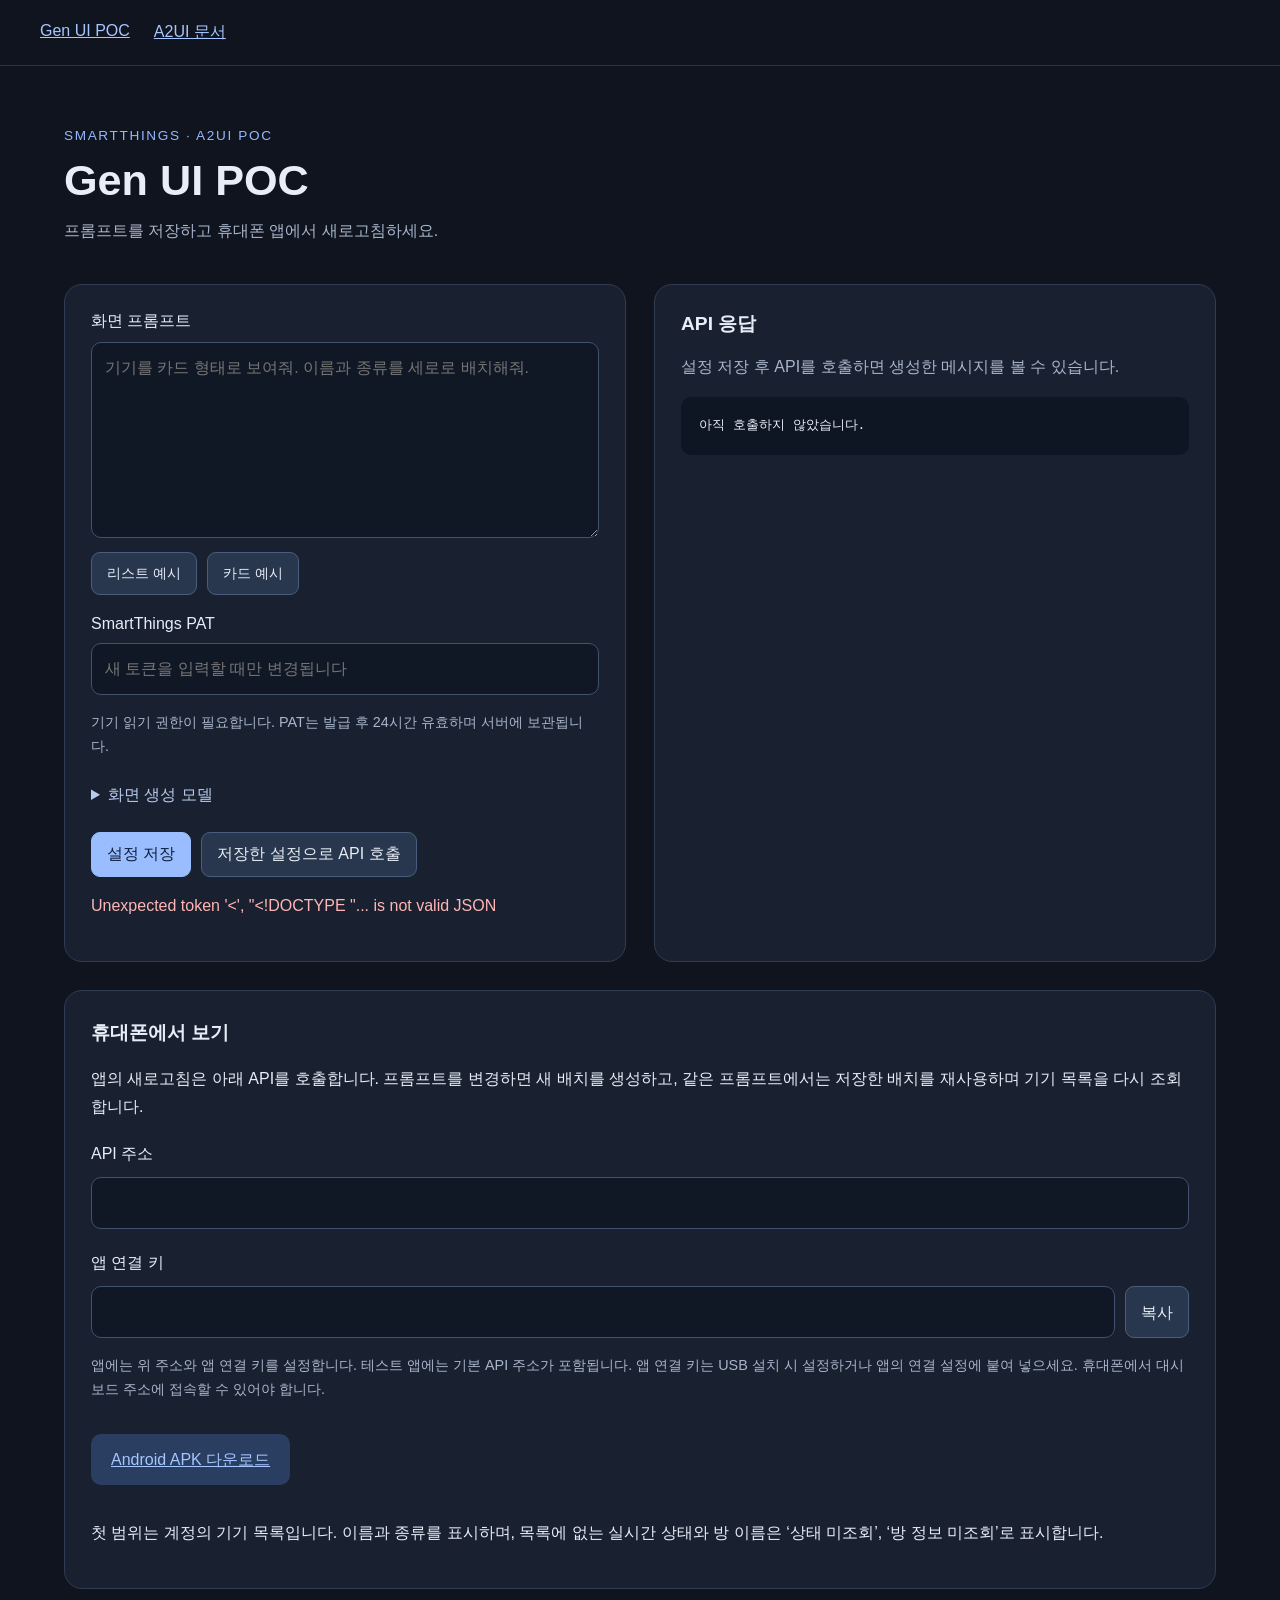
==== research/a2ui-test/index.html @ 919a6da9 "Add SmartThings A2UI POC with conditional card colors" ====
<!doctype html>
<html lang="ko">
<head><meta charset="utf-8"><meta name="viewport" content="width=device-width,initial-scale=1"><title>SmartThings · A2UI 테스트</title><link rel="stylesheet" href="test.css"></head>
<body>
<header><a href="/">Gen UI POC</a><a href="https://a2ui.org/">A2UI 문서</a></header>
<main>
<div class="intro"><p>SMARTTHINGS · A2UI POC</p><h1>Gen UI POC</h1><div>프롬프트를 저장하고 휴대폰 앱에서 새로고침하세요.</div></div>
<div class="workspace">
<form id="settings">
<label for="prompt">화면 프롬프트</label>
<textarea id="prompt" rows="7" required maxlength="4000" placeholder="기기를 카드 형태로 보여줘. 이름과 종류를 세로로 배치해줘."></textarea>
<div class="examples"><button type="button" data-prompt="기기를 리스트 형태로 보여줘. 기기 이름과 종류를 가로로 배치해줘.">리스트 예시</button><button type="button" data-prompt="기기를 카드 형태로 보여줘. 기기 이름과 종류를 세로로 배치해줘.">카드 예시</button></div>
<label for="pat">SmartThings PAT <span id="pat-state"></span></label>
<input id="pat" type="password" autocomplete="new-password" placeholder="새 토큰을 입력할 때만 변경됩니다">
<p class="hint">기기 읽기 권한이 필요합니다. PAT는 발급 후 24시간 유효하며 서버에 보관됩니다.</p>
<details><summary>화면 생성 모델</summary>
<label for="model">Gemini 모델</label><input id="model" value="gemini-2.5-flash" required>
<label for="model-key">Gemini API 키 <span id="key-state"></span></label><input id="model-key" type="password" autocomplete="new-password" placeholder="기존 서버 키가 있으면 그대로 사용합니다">
<p class="hint">모델에는 프롬프트와 지원 컴포넌트 정보가 전달됩니다. 실제 계정의 기기 데이터는 서버에서 바인딩합니다.</p></details>
<div class="actions"><button class="primary" id="save">설정 저장</button><button type="button" id="preview">저장한 설정으로 API 호출</button></div>
<p id="status" role="status" aria-live="polite">설정을 불러오는 중입니다.</p>
</form>
<section class="output"><h2>API 응답</h2><p id="meta">설정 저장 후 API를 호출하면 생성한 메시지를 볼 수 있습니다.</p><pre id="response" tabindex="0">아직 호출하지 않았습니다.</pre></section>
</div>
<section class="connect"><h2>휴대폰에서 보기</h2>
<p>앱의 새로고침은 아래 API를 호출합니다. 프롬프트를 변경하면 새 배치를 생성하고, 같은 프롬프트에서는 저장한 배치를 재사용하며 기기 목록을 다시 조회합니다.</p>
<label for="endpoint">API 주소</label><input id="endpoint" readonly>
<label for="app-key">앱 연결 키</label><div class="key-row"><input id="app-key" type="password" readonly><button id="copy-key" type="button">복사</button></div>
<p class="hint">앱에는 위 주소와 앱 연결 키를 설정합니다. 테스트 앱에는 기본 API 주소가 포함됩니다. 앱 연결 키는 USB 설치 시 설정하거나 앱의 연결 설정에 붙여 넣으세요. 휴대폰에서 대시보드 주소에 접속할 수 있어야 합니다.</p>
<a id="apk" href="/research/a2ui-test/smartthings-a2ui.apk" download>Android APK 다운로드</a>
<p>첫 범위는 계정의 기기 목록입니다. 이름과 종류를 표시하며, 목록에 없는 실시간 상태와 방 이름은 ‘상태 미조회’, ‘방 정보 미조회’로 표시합니다.</p>
</section>
</main><script src="test.js"></script></body></html>
---- research/a2ui-test/test.css ----
:root{font-family:Inter,-apple-system,BlinkMacSystemFont,"Apple SD Gothic Neo",sans-serif;color:#e8edf7;background:#10141e;font-size:16px;color-scheme:dark}*{box-sizing:border-box}body{margin:0}header{padding:22px max(24px,calc((100vw - 1200px)/2));display:flex;gap:24px;border-bottom:1px solid #2a3348}a{color:#a6c6ff}main{max-width:1200px;margin:auto;padding:48px 24px}.intro{margin-bottom:40px}.intro>p{font-size:.85rem;color:#94b8ff;letter-spacing:.12em}h1{font-size:clamp(1.8rem,4vw,2.7rem);margin:12px 0}h2{font-size:1.2rem;margin:0 0 16px}.intro>div,.hint,#meta{color:#a8b5cb;line-height:1.7}.workspace{display:grid;grid-template-columns:1fr 1fr;gap:28px}form,.output,.connect{background:#192130;border:1px solid #303c53;border-radius:18px;padding:26px}label{display:block;margin:20px 0 10px}label:first-child{margin-top:0}label span{color:#9eb7e3;font-size:.9rem}textarea,input{display:block;width:100%;background:#101825;color:inherit;border:1px solid #41516e;border-radius:10px;padding:13px;font:inherit;line-height:1.5}textarea{resize:vertical}button{background:#28364e;color:inherit;border:1px solid #495e7c;border-radius:9px;padding:11px 15px;font:inherit;cursor:pointer}button:hover{background:#344765}button:disabled{opacity:.5;cursor:wait}.examples,.actions{display:flex;flex-wrap:wrap;gap:10px;margin-top:14px}.examples button{font-size:.9rem}.primary{background:#99bdff;color:#0e203d;border-color:#99bdff}.primary:hover{background:#bed4ff}.hint{font-size:.9rem}summary{cursor:pointer;padding:12px 0;color:#b7cbec}pre{white-space:pre-wrap;overflow-wrap:anywhere;font:13px/1.7 ui-monospace,monospace;max-height:620px;overflow:auto;background:#0e1623;padding:18px;border-radius:10px}#status{min-height:24px;line-height:1.6}#status[data-error=true]{color:#ffb5b5}.connect{margin-top:28px;line-height:1.7}.key-row{display:flex;gap:10px}#apk{display:inline-block;margin:18px 0;padding:12px 20px;background:#293e61;border-radius:10px}button:focus-visible,a:focus-visible{outline:3px solid #b8d3ff;outline-offset:3px}@media(max-width:850px){.workspace{grid-template-columns:1fr}main{padding:28px 16px}form,.output,.connect{padding:20px}}
.key-row button{flex-shrink:0;white-space:nowrap}
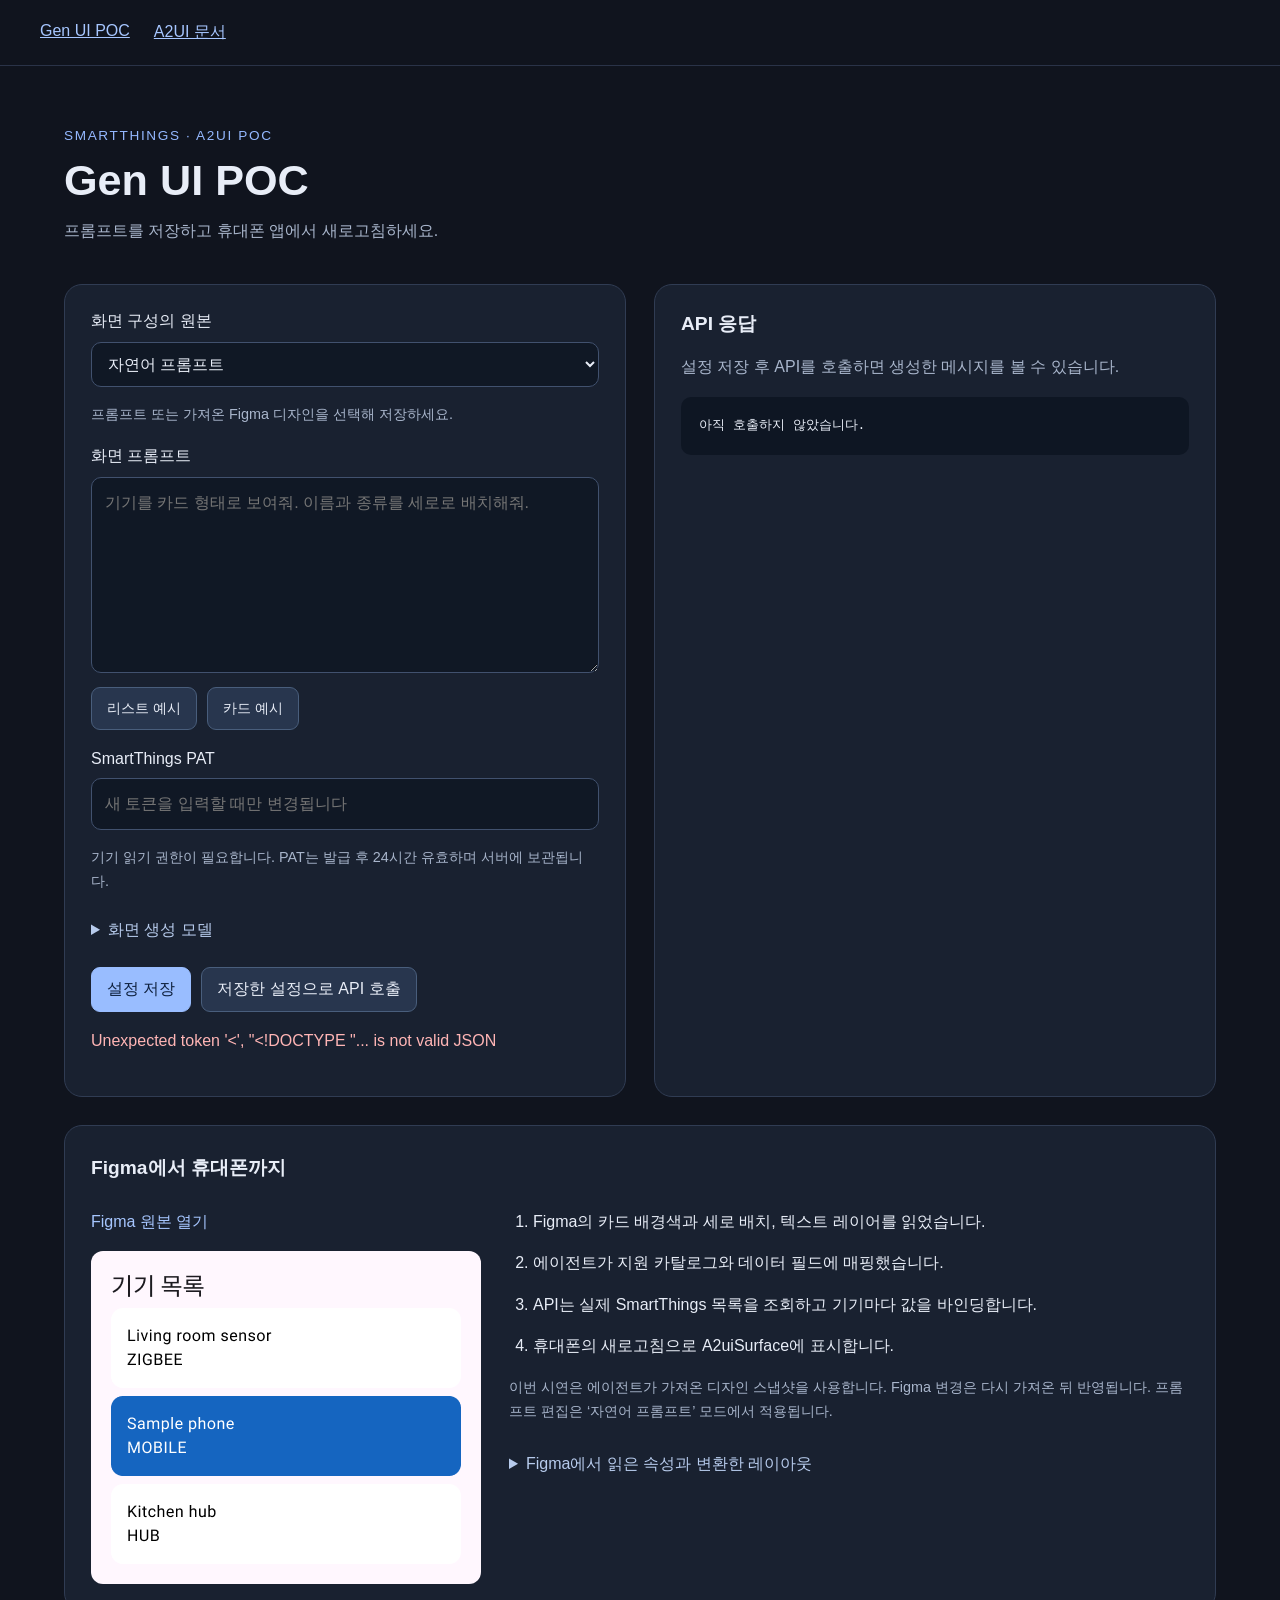
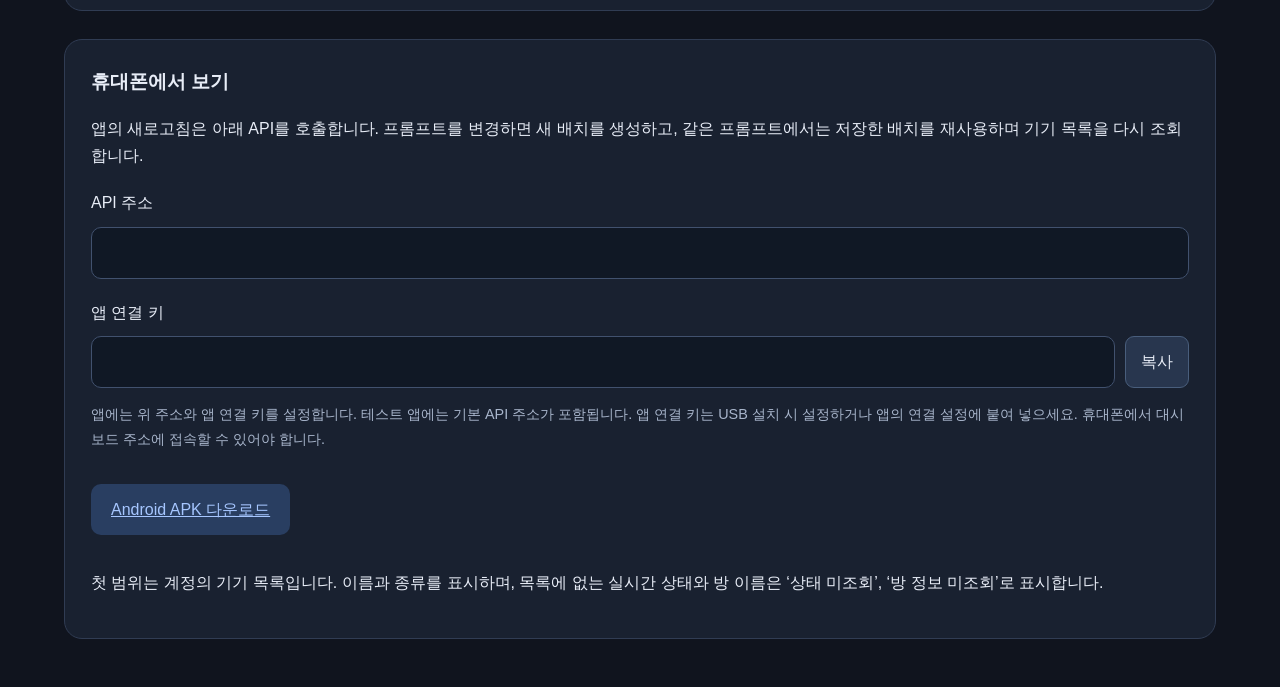
==== commit 61a5012a: "Add Figma card snapshot to live SmartThings A2UI pipeline" ====
--- a/research/a2ui-test/index.html
+++ b/research/a2ui-test/index.html
@@ -7,6 +7,9 @@
 <div class="intro"><p>SMARTTHINGS · A2UI POC</p><h1>Gen UI POC</h1><div>프롬프트를 저장하고 휴대폰 앱에서 새로고침하세요.</div></div>
 <div class="workspace">
 <form id="settings">
+<label for="source-mode">화면 구성의 원본</label>
+<select id="source-mode"><option value="prompt">자연어 프롬프트</option><option value="figma">Figma에서 가져온 카드 디자인</option></select>
+<p class="hint" id="source-hint">프롬프트 또는 가져온 Figma 디자인을 선택해 저장하세요.</p>
 <label for="prompt">화면 프롬프트</label>
 <textarea id="prompt" rows="7" required maxlength="4000" placeholder="기기를 카드 형태로 보여줘. 이름과 종류를 세로로 배치해줘."></textarea>
 <div class="examples"><button type="button" data-prompt="기기를 리스트 형태로 보여줘. 기기 이름과 종류를 가로로 배치해줘.">리스트 예시</button><button type="button" data-prompt="기기를 카드 형태로 보여줘. 기기 이름과 종류를 세로로 배치해줘.">카드 예시</button></div>
@@ -22,6 +25,14 @@
 </form>
 <section class="output"><h2>API 응답</h2><p id="meta">설정 저장 후 API를 호출하면 생성한 메시지를 볼 수 있습니다.</p><pre id="response" tabindex="0">아직 호출하지 않았습니다.</pre></section>
 </div>
+<section class="connect figma-demo" id="figma-demo">
+<h2>Figma에서 휴대폰까지</h2>
+<div class="figma-grid">
+<div><a id="figma-link" target="_blank" rel="noreferrer">Figma 원본 열기</a><img src="figma-sample.png" alt="Figma의 기본 카드와 MOBILE 파란 카드 샘플" width="390" height="333"></div>
+<div><ol><li>Figma의 카드 배경색과 세로 배치, 텍스트 레이어를 읽었습니다.</li><li>에이전트가 지원 카탈로그와 데이터 필드에 매핑했습니다.</li><li>API는 실제 SmartThings 목록을 조회하고 기기마다 값을 바인딩합니다.</li><li>휴대폰의 새로고침으로 A2uiSurface에 표시합니다.</li></ol>
+<p class="hint">이번 시연은 에이전트가 가져온 디자인 스냅샷을 사용합니다. Figma 변경은 다시 가져온 뒤 반영됩니다. 프롬프트 편집은 ‘자연어 프롬프트’ 모드에서 적용됩니다.</p>
+<details><summary>Figma에서 읽은 속성과 변환한 레이아웃</summary><pre id="figma-data"></pre></details></div>
+</div></section>
 <section class="connect"><h2>휴대폰에서 보기</h2>
 <p>앱의 새로고침은 아래 API를 호출합니다. 프롬프트를 변경하면 새 배치를 생성하고, 같은 프롬프트에서는 저장한 배치를 재사용하며 기기 목록을 다시 조회합니다.</p>
 <label for="endpoint">API 주소</label><input id="endpoint" readonly>
--- a/research/a2ui-test/test.css
+++ b/research/a2ui-test/test.css
@@ -1,2 +1,4 @@
 :root{font-family:Inter,-apple-system,BlinkMacSystemFont,"Apple SD Gothic Neo",sans-serif;color:#e8edf7;background:#10141e;font-size:16px;color-scheme:dark}*{box-sizing:border-box}body{margin:0}header{padding:22px max(24px,calc((100vw - 1200px)/2));display:flex;gap:24px;border-bottom:1px solid #2a3348}a{color:#a6c6ff}main{max-width:1200px;margin:auto;padding:48px 24px}.intro{margin-bottom:40px}.intro>p{font-size:.85rem;color:#94b8ff;letter-spacing:.12em}h1{font-size:clamp(1.8rem,4vw,2.7rem);margin:12px 0}h2{font-size:1.2rem;margin:0 0 16px}.intro>div,.hint,#meta{color:#a8b5cb;line-height:1.7}.workspace{display:grid;grid-template-columns:1fr 1fr;gap:28px}form,.output,.connect{background:#192130;border:1px solid #303c53;border-radius:18px;padding:26px}label{display:block;margin:20px 0 10px}label:first-child{margin-top:0}label span{color:#9eb7e3;font-size:.9rem}textarea,input{display:block;width:100%;background:#101825;color:inherit;border:1px solid #41516e;border-radius:10px;padding:13px;font:inherit;line-height:1.5}textarea{resize:vertical}button{background:#28364e;color:inherit;border:1px solid #495e7c;border-radius:9px;padding:11px 15px;font:inherit;cursor:pointer}button:hover{background:#344765}button:disabled{opacity:.5;cursor:wait}.examples,.actions{display:flex;flex-wrap:wrap;gap:10px;margin-top:14px}.examples button{font-size:.9rem}.primary{background:#99bdff;color:#0e203d;border-color:#99bdff}.primary:hover{background:#bed4ff}.hint{font-size:.9rem}summary{cursor:pointer;padding:12px 0;color:#b7cbec}pre{white-space:pre-wrap;overflow-wrap:anywhere;font:13px/1.7 ui-monospace,monospace;max-height:620px;overflow:auto;background:#0e1623;padding:18px;border-radius:10px}#status{min-height:24px;line-height:1.6}#status[data-error=true]{color:#ffb5b5}.connect{margin-top:28px;line-height:1.7}.key-row{display:flex;gap:10px}#apk{display:inline-block;margin:18px 0;padding:12px 20px;background:#293e61;border-radius:10px}button:focus-visible,a:focus-visible{outline:3px solid #b8d3ff;outline-offset:3px}@media(max-width:850px){.workspace{grid-template-columns:1fr}main{padding:28px 16px}form,.output,.connect{padding:20px}}
 .key-row button{flex-shrink:0;white-space:nowrap}
+
+select{width:100%;font:inherit;padding:12px;background:#101825;color:inherit;border:1px solid #41516e;border-radius:10px}.figma-grid{display:grid;grid-template-columns:minmax(220px,390px) 1fr;gap:28px;margin-top:24px}.figma-grid img{display:block;width:100%;height:auto;border-radius:12px;margin-top:16px}.figma-grid li{margin-bottom:14px}.figma-grid ol{margin-top:0;padding-left:24px}textarea:disabled{opacity:.6}@media(max-width:650px){.figma-grid{grid-template-columns:1fr}}
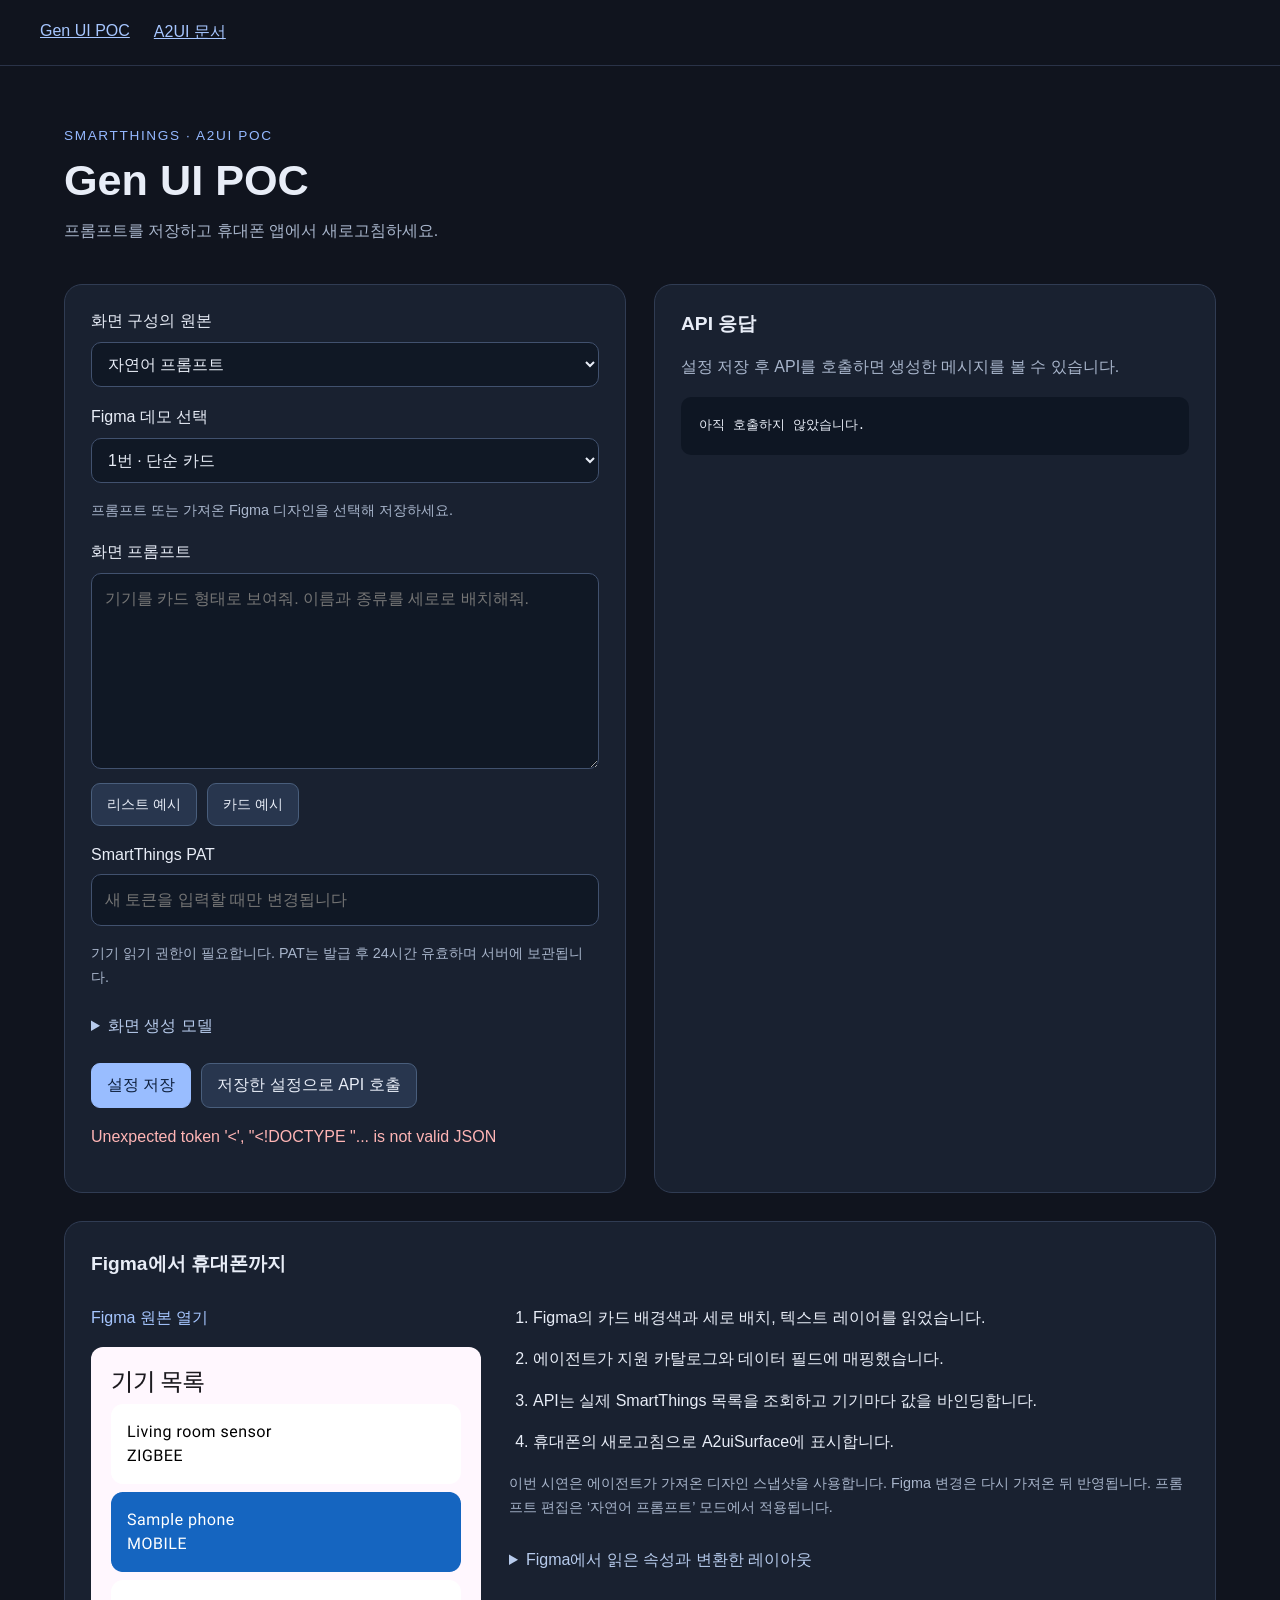
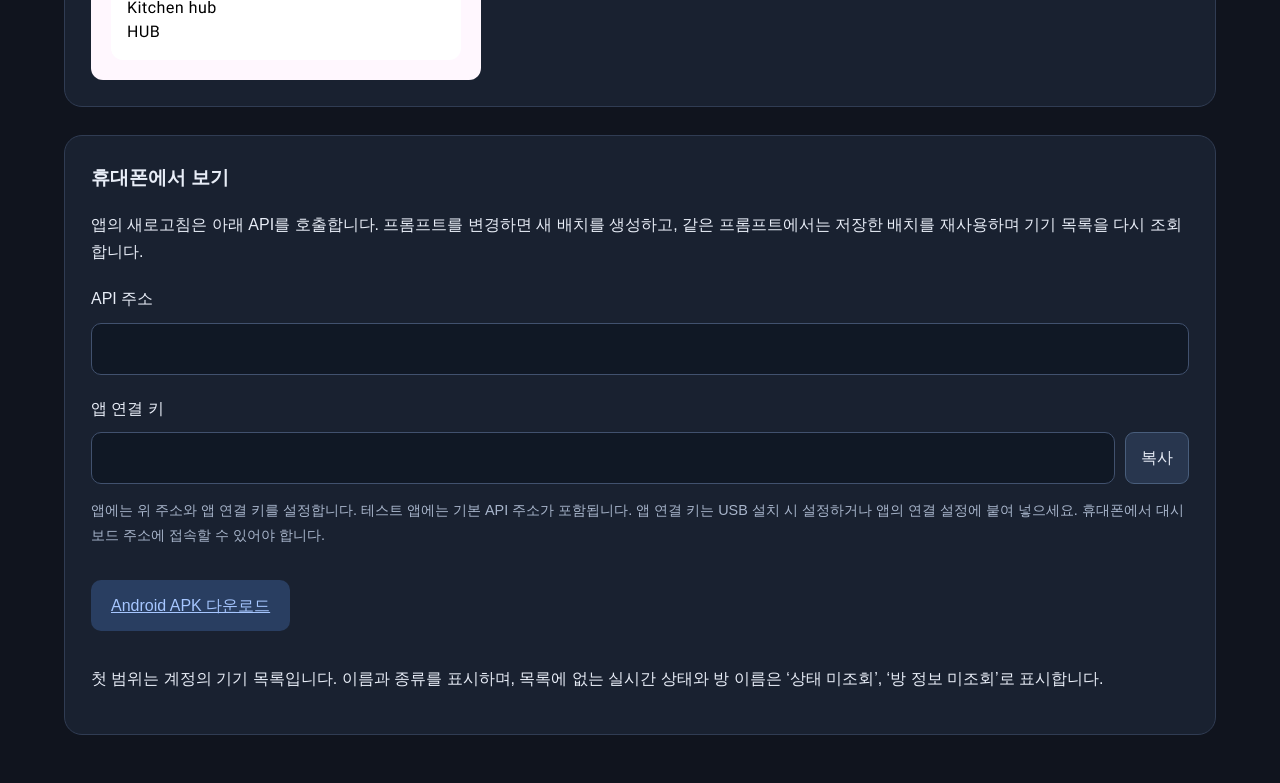
==== commit 08dc833e: "Add selectable simple and detailed Figma demos" ====
--- a/research/a2ui-test/index.html
+++ b/research/a2ui-test/index.html
@@ -9,6 +9,8 @@
 <form id="settings">
 <label for="source-mode">화면 구성의 원본</label>
 <select id="source-mode"><option value="prompt">자연어 프롬프트</option><option value="figma">Figma에서 가져온 카드 디자인</option></select>
+<label for="figma-sample-id">Figma 데모 선택</label>
+<select id="figma-sample-id"><option value="1">1번 · 단순 카드</option><option value="2">2번 · 상세 카드</option></select>
 <p class="hint" id="source-hint">프롬프트 또는 가져온 Figma 디자인을 선택해 저장하세요.</p>
 <label for="prompt">화면 프롬프트</label>
 <textarea id="prompt" rows="7" required maxlength="4000" placeholder="기기를 카드 형태로 보여줘. 이름과 종류를 세로로 배치해줘."></textarea>
@@ -28,7 +30,7 @@
 <section class="connect figma-demo" id="figma-demo">
 <h2>Figma에서 휴대폰까지</h2>
 <div class="figma-grid">
-<div><a id="figma-link" target="_blank" rel="noreferrer">Figma 원본 열기</a><img src="figma-sample.png" alt="Figma의 기본 카드와 MOBILE 파란 카드 샘플" width="390" height="333"></div>
+<div><a id="figma-link" target="_blank" rel="noreferrer">Figma 원본 열기</a><img id="figma-preview" src="figma-sample.png" alt="Figma의 기본 카드와 MOBILE 파란 카드 샘플" width="390" height="333"></div>
 <div><ol><li>Figma의 카드 배경색과 세로 배치, 텍스트 레이어를 읽었습니다.</li><li>에이전트가 지원 카탈로그와 데이터 필드에 매핑했습니다.</li><li>API는 실제 SmartThings 목록을 조회하고 기기마다 값을 바인딩합니다.</li><li>휴대폰의 새로고침으로 A2uiSurface에 표시합니다.</li></ol>
 <p class="hint">이번 시연은 에이전트가 가져온 디자인 스냅샷을 사용합니다. Figma 변경은 다시 가져온 뒤 반영됩니다. 프롬프트 편집은 ‘자연어 프롬프트’ 모드에서 적용됩니다.</p>
 <details><summary>Figma에서 읽은 속성과 변환한 레이아웃</summary><pre id="figma-data"></pre></details></div>
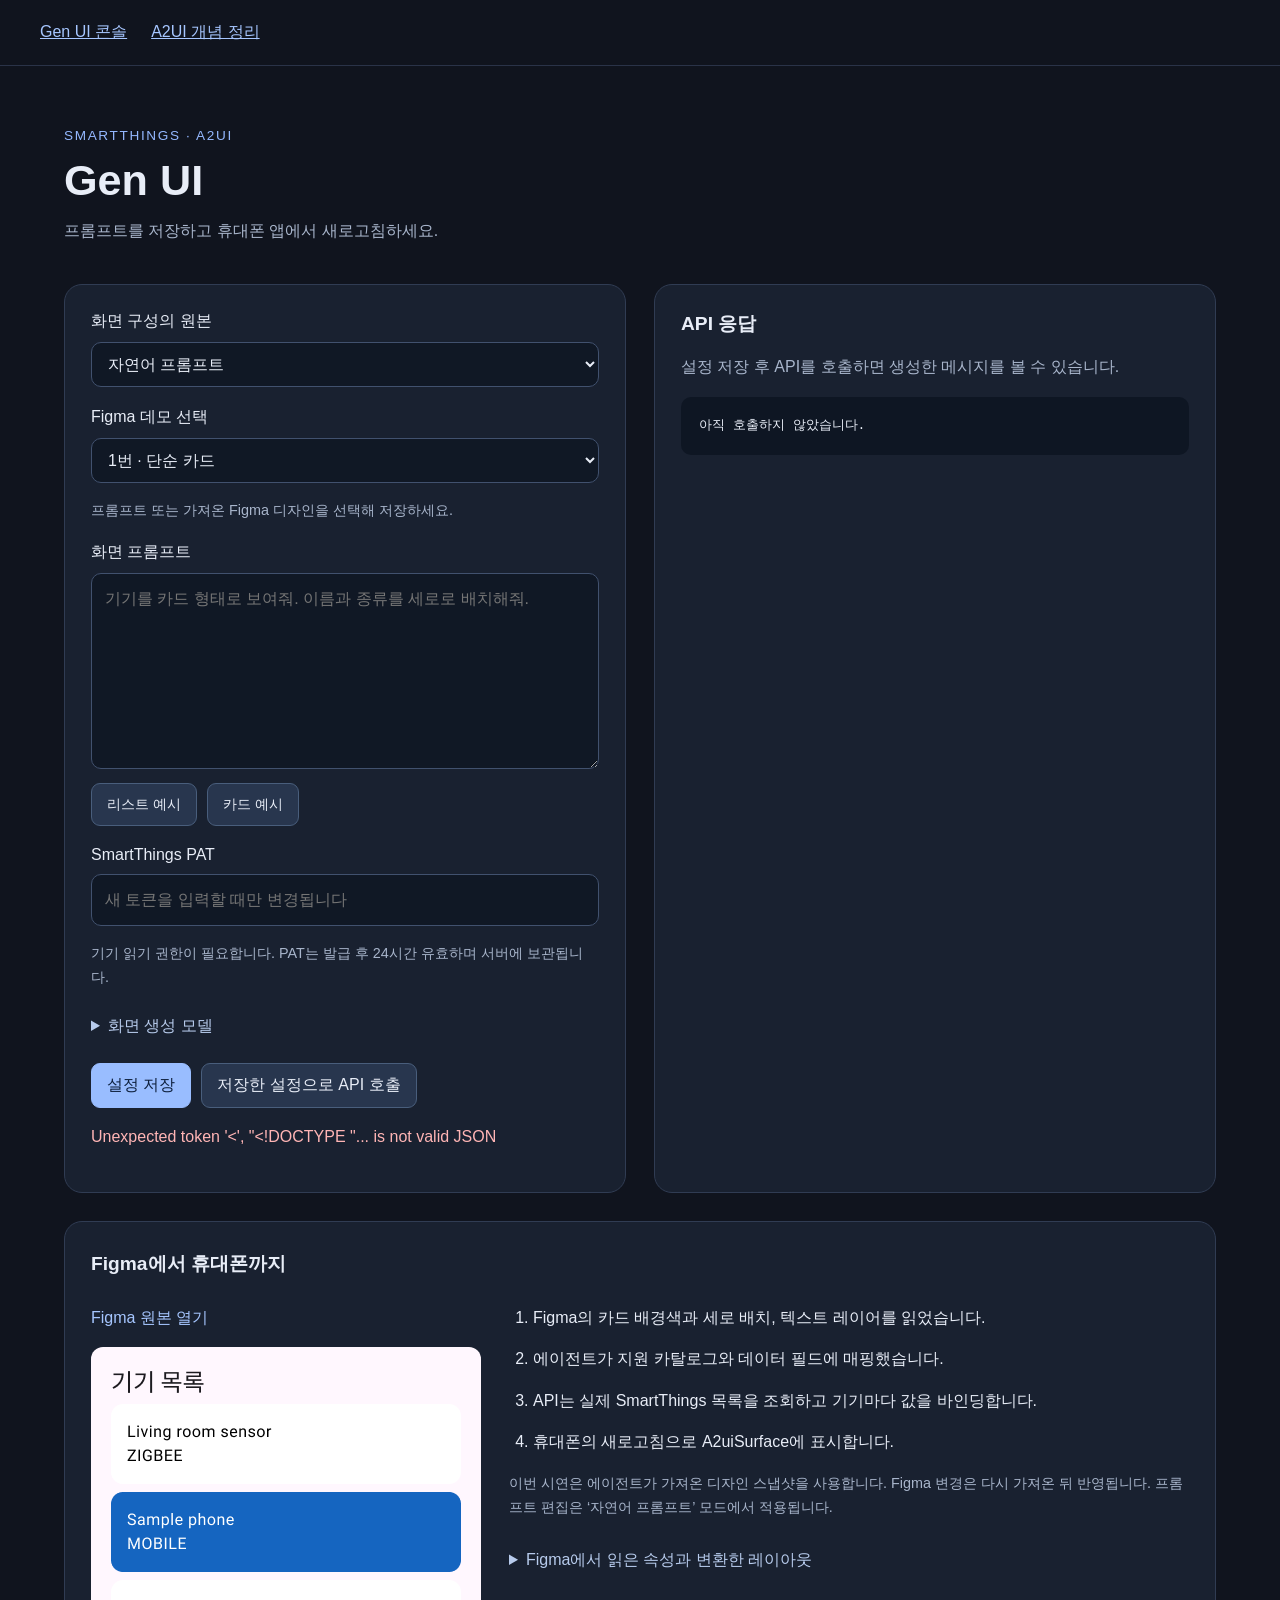
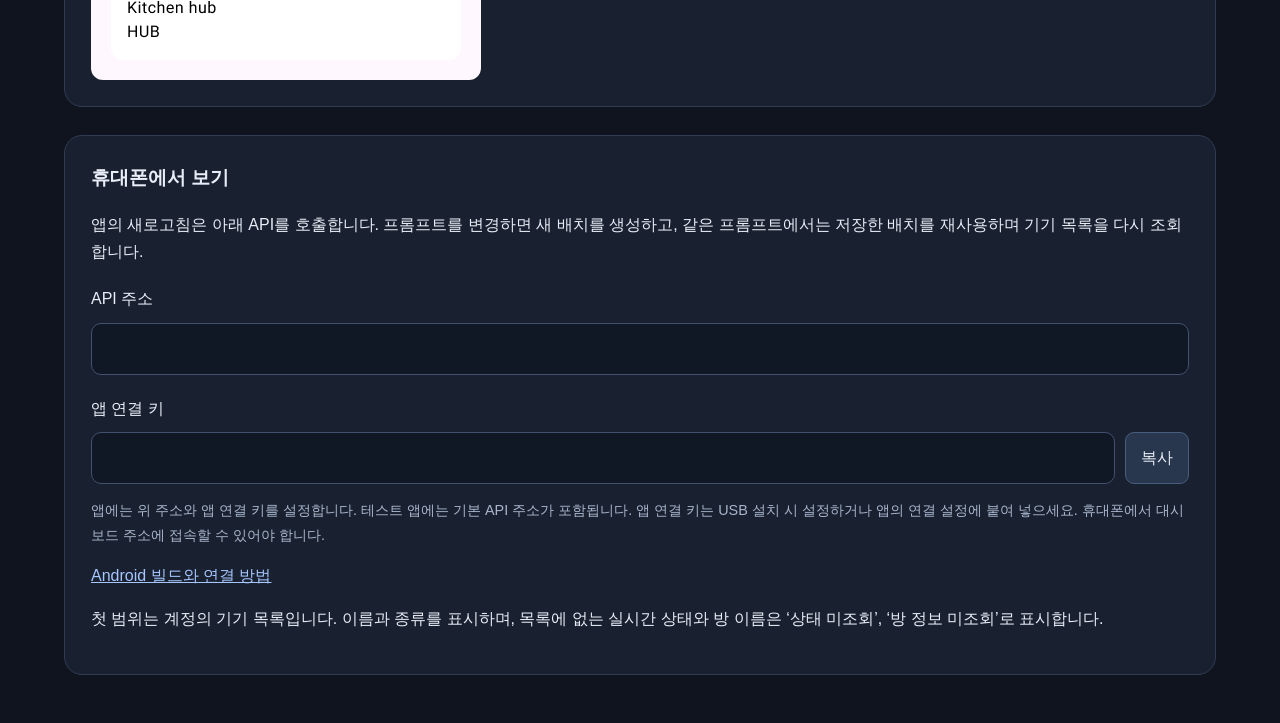
==== commit d5e34b7e: "Publish complete A2UI examples and handoff guide" ====
--- a/research/a2ui-test/index.html
+++ b/research/a2ui-test/index.html
@@ -1,16 +1,16 @@
 <!doctype html>
 <html lang="ko">
-<head><meta charset="utf-8"><meta name="viewport" content="width=device-width,initial-scale=1"><title>SmartThings · A2UI 테스트</title><link rel="stylesheet" href="test.css"></head>
+<head><meta charset="utf-8"><meta name="viewport" content="width=device-width,initial-scale=1"><title>Gen UI 콘솔</title><link rel="stylesheet" href="test.css"></head>
 <body>
-<header><a href="/">Gen UI POC</a><a href="https://a2ui.org/">A2UI 문서</a></header>
+<header><a href="/">Gen UI 콘솔</a><a href="/research/a2ui-overview/">A2UI 개념 정리</a></header>
 <main>
-<div class="intro"><p>SMARTTHINGS · A2UI POC</p><h1>Gen UI POC</h1><div>프롬프트를 저장하고 휴대폰 앱에서 새로고침하세요.</div></div>
+<div class="intro"><p>SMARTTHINGS · A2UI</p><h1>Gen UI</h1><div>프롬프트를 저장하고 휴대폰 앱에서 새로고침하세요.</div></div>
 <div class="workspace">
 <form id="settings">
 <label for="source-mode">화면 구성의 원본</label>
 <select id="source-mode"><option value="prompt">자연어 프롬프트</option><option value="figma">Figma에서 가져온 카드 디자인</option></select>
 <label for="figma-sample-id">Figma 데모 선택</label>
-<select id="figma-sample-id"><option value="1">1번 · 단순 카드</option><option value="2">2번 · 상세 카드</option></select>
+<select id="figma-sample-id"><option value="1">1번 · 단순 카드</option><option value="2">2번 · 상세 카드</option><option value="3">3번 · 에어 케어</option><option value="4">4번 · 기능 제안</option></select>
 <p class="hint" id="source-hint">프롬프트 또는 가져온 Figma 디자인을 선택해 저장하세요.</p>
 <label for="prompt">화면 프롬프트</label>
 <textarea id="prompt" rows="7" required maxlength="4000" placeholder="기기를 카드 형태로 보여줘. 이름과 종류를 세로로 배치해줘."></textarea>
@@ -40,7 +40,7 @@
 <label for="endpoint">API 주소</label><input id="endpoint" readonly>
 <label for="app-key">앱 연결 키</label><div class="key-row"><input id="app-key" type="password" readonly><button id="copy-key" type="button">복사</button></div>
 <p class="hint">앱에는 위 주소와 앱 연결 키를 설정합니다. 테스트 앱에는 기본 API 주소가 포함됩니다. 앱 연결 키는 USB 설치 시 설정하거나 앱의 연결 설정에 붙여 넣으세요. 휴대폰에서 대시보드 주소에 접속할 수 있어야 합니다.</p>
-<a id="apk" href="/research/a2ui-test/smartthings-a2ui.apk" download>Android APK 다운로드</a>
+<a href="https://github.com/isurit/gggen#android-빌드와-연결">Android 빌드와 연결 방법</a>
 <p>첫 범위는 계정의 기기 목록입니다. 이름과 종류를 표시하며, 목록에 없는 실시간 상태와 방 이름은 ‘상태 미조회’, ‘방 정보 미조회’로 표시합니다.</p>
 </section>
-</main><script src="test.js"></script></body></html>
+</main><script src="test.js?v=feature-suggestion-2"></script></body></html>
